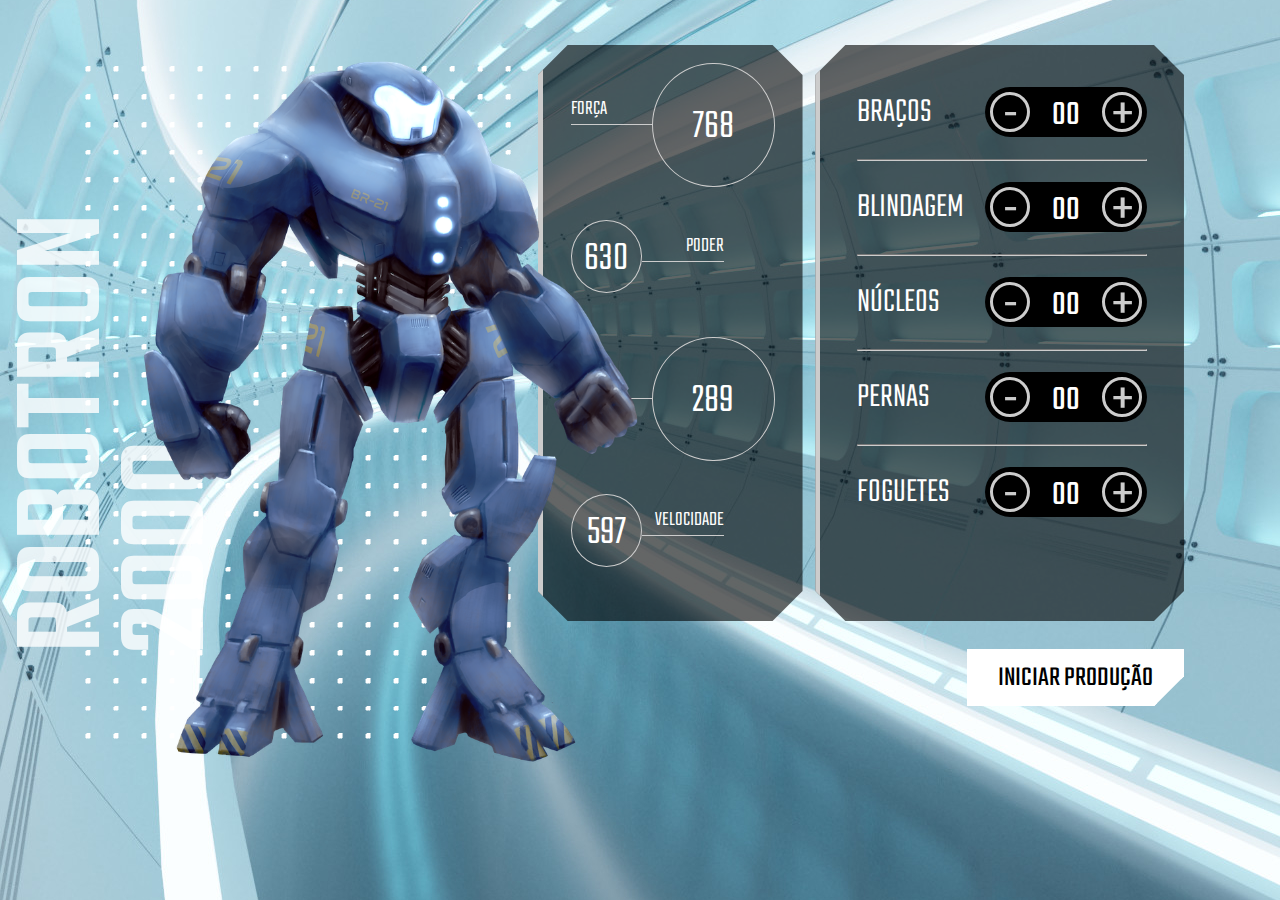
==== index.html @ 29260d67 "first commit" ====
<!DOCTYPE html>
<html lang="en">
<head>
    <meta charset="UTF-8">
    <meta http-equiv="X-UA-Compatible" content="IE=edge">
    <meta name="viewport" content="width=device-width, initial-scale=1.0">
    <link rel="shortcut icon" type="image/jpg" href="img/favicon.ico"/>
    <title>Robotron 2000</title>

    <link rel="stylesheet" href="css/style.css">
    <link rel="preconnect" href="https://fonts.googleapis.com">
    <link rel="preconnect" href="https://fonts.gstatic.com" crossorigin>
    <link href="https://fonts.googleapis.com/css2?family=Teko:wght@300;500&display=swap" rel="stylesheet"> 
</head>
<body>
    <main>
        <section class="robotron">
            <img class="robo" src="img/robotron.png" alt="Robotron">
            <figcaption class="titulo">ROBOTRON <br>2000</figcaption>
        </section>

        <section class="box estatisticas">
            <div class="estatistica">
                <p class="estatistica-titulo">Força</p>
                <div class="estatistica-valor">
                    <p class="estatistica-numero">768</p>
                </div>
            </div>
            <div class="estatistica">
                <p class="estatistica-titulo">Poder</p>
                <div class="estatistica-valor">
                    <p class="estatistica-numero">630</p>
                </div>
            </div>
            <div class="estatistica">
                <p class="estatistica-titulo">Energia</p>
                <div class="estatistica-valor">
                    <p class="estatistica-numero">289</p>
                </div>
            </div>
            <div class="estatistica">
                <p class="estatistica-titulo">Velocidade</p>
                <div class="estatistica-valor">
                    <p class="estatistica-numero">597</p>
                </div>
            </div>
        </section>

        <section class="equipamentos">
            <form action="" class="montador">
                <div class="box montador-conteudo">
                    <div class="peca">
                        <label for="" class="peca-titulo">Braços</label>
                        <div class="controle">
                            <buttom class="controle-ajuste">-</buttom>
                            <input type="text" class="controle-contador" value="00">
                            <buttom class="controle-ajuste">+</buttom>
                        </div>
                    </div>
                    <hr class="linha">
                    <div class="peca">
                        <label for="" class="peca-titulo">Blindagem</label>
                        <div class="controle">
                            <buttom class="controle-ajuste">-</buttom>
                            <input type="text" class="controle-contador" value="00">
                            <buttom class="controle-ajuste">+</buttom>
                        </div>
                    </div>
                    <hr class="linha">
                    <div class="peca">
                        <label for="" class="peca-titulo">Núcleos</label>
                        <div class="controle">
                            <buttom class="controle-ajuste">-</buttom>
                            <input type="text" class="controle-contador" value="00">
                            <buttom class="controle-ajuste">+</buttom>
                        </div>
                    </div>
                    <hr class="linha">
                    <div class="peca">
                        <label for="" class="peca-titulo">Pernas</label>
                        <div class="controle">
                            <buttom class="controle-ajuste">-</buttom>
                            <input type="text" class="controle-contador" value="00">
                            <buttom class="controle-ajuste">+</buttom>
                        </div>
                    </div>
                    <hr class="linha">
                    <div class="peca">
                        <label for="" class="peca-titulo">Foguetes</label>
                        <div class="controle">
                            <buttom class="controle-ajuste">-</buttom>
                            <input type="text" class="controle-contador" value="00">
                            <buttom class="controle-ajuste">+</buttom>
                        </div>
                    </div>
                </div>
                <input type="submit" value="Iniciar produção" class="producao" id="producao">
            </form>
        </section>
    </main>
</body>
</html>
---- css/style.css ----
:root {
    --main-cinza: #CCCCCC;
    --main-branco: #FFFFFF;
    --main-preto: #000000;
}

* {
    box-sizing: border-box;
}

body {
    background: url(../img/fundo.jpg);
    background-position: center center;
    background-size: cover cover;
    padding: 0;
    margin: 0;
    font-weight: 300;
}

body, input {
    font-family: 'Teko', sans-serif;
}

main {
    width: 80vw;
    height: 80vh;
    margin: 10vh 8vw 10vh 12vw;
    display: flex;
    gap: 1vw;
}

.robotron {
    background: url(../img/estrutura.png) no-repeat;
    background-position: center center;
    margin: 0;
    flex-basis: 40%;
    position: relative;
}

.robo {
    height: 110%;
    z-index: 1;
    position: absolute;
    left: -20%;
    top: -5%;
}

.titulo {
    transform: rotate(180deg);
    font-weight: 500;
    font-size: 130px;
    position: absolute;
    bottom: 7rem;
    left: -3rem;
    line-height: 0.8;
    writing-mode: vertical-rl;
    text-orientation: mixed;
    color: rgba(255,255,255,0.8)
}

.box {
    background: rgba(0,0,0,0.6);
    clip-path: polygon(calc(100% - 30px) 0, 100% 30px, 100% calc(100% - 30px), calc(100% - 30px) 100%, 30px 100%, 0 calc(100% - 30px), 0 30px, 30px 0);
    border-left: 5px solid var(--main-cinza);
    height: 80%;
}

/****************************** Equipamentos *****/

.equipamentos {
    flex-basis: 32%;
}

.montador {
    height: 100%;;
}

.montador-conteudo {
    padding: 2em 10%;
}

.peca {
    padding: 1em 0;
}

.peca-titulo {
    color: var(--main-branco);
    text-transform: uppercase;
    font-size: 2.5em;
}

.controle {
    background: var(--main-preto);
    border-radius: 25px;
    float: right;
    display: inline-flex;
    padding: 5px;
    align-items: center;
    align-self: flex-end;
}

.controle-contador {
    width: 40px;
    height: 35px;
    background: none;
    border: 0;
    margin: 0 1rem;
    color: var(--main-branco);
    text-align: center;
    font-size: 2.5em;
    display: inline-flex;
    align-items: center;
    padding-top: 8px;
}

.controle-ajuste {
    display: inline-block;
    width: 40px;
    height: 40px;
    line-height: 44px;
    border-radius: 50%;
    color: var(--main-cinza);
    font-size: 4em;
    background: var(--main-preto);
    text-align: center;
    border: 3px solid var(--main-cinza);
    cursor: pointer;
}

.linha {
    border-color: var(--main-cinza);
}

.producao {
    margin-top: 1em;
    font-size: 2em;
    text-transform: uppercase;
    padding: 0.2em 1em;
    float: right;
    border: 3px solid var(--main-branco);
    background: var(--main-branco);
    clip-path: polygon(100% 0, 100% calc(100% - 30px), calc(100% - 30px) 100%, 0 100%, 0 0);
    cursor: pointer;
}

.producao:hover {
    background: var(--main-preto);
    color: var(--main-branco)
}



/****************************** Estatísticas *****/
.estatisticas {
    flex-basis: 23%;
    padding: 2em 2em 0;
}

.estatistica {
    color: var(--main-branco);
    display: flex;
    align-items: flex-start;
    height: 25%;
}

.estatistica-titulo {
    font-size: 1.5em;
    border-bottom: 1px solid var(--main-cinza);
    flex-basis: 40%;
    text-transform: uppercase;
    order: 1
}

.estatistica-valor {
    flex-basis: 60%;
    position: relative;
    margin: 10px 0 0;
    order: 2;
    margin: -10px 0 0;
}

.estatistica-valor::after {
    content: "";
    display: block;
    padding-bottom: 100%;
    border: 1px solid var(--main-cinza);
    border-radius: 50%;
}

.estatistica-numero {
    position: absolute;
    top: 50%;
    transform: translateY(-46%);
    width: 100%;
    line-height: 100%;
    text-align: center;
    font-size: 3em;
    margin: 0;
}

.estatistica:nth-child(2n) .estatistica-titulo {
    order: 2;
    text-align: right;
}

.estatistica:nth-child(2n) .estatistica-valor {
    order: 1;
    flex-basis: 35%;
    margin: 10px 0 0;
}

@media screen and (max-width: 1600px) {
    body { 
        font-size: 14px;
    }
    main {
        width: 90vw;
        height: 80vh;
        margin: 5vh auto;
    }
}

@media screen and (max-width: 1200px) {
    body { 
        font-size: 13px;
    }

    main {
        width: 96vw;
        height: 80vh;
        margin: 10vh auto;
    }
}
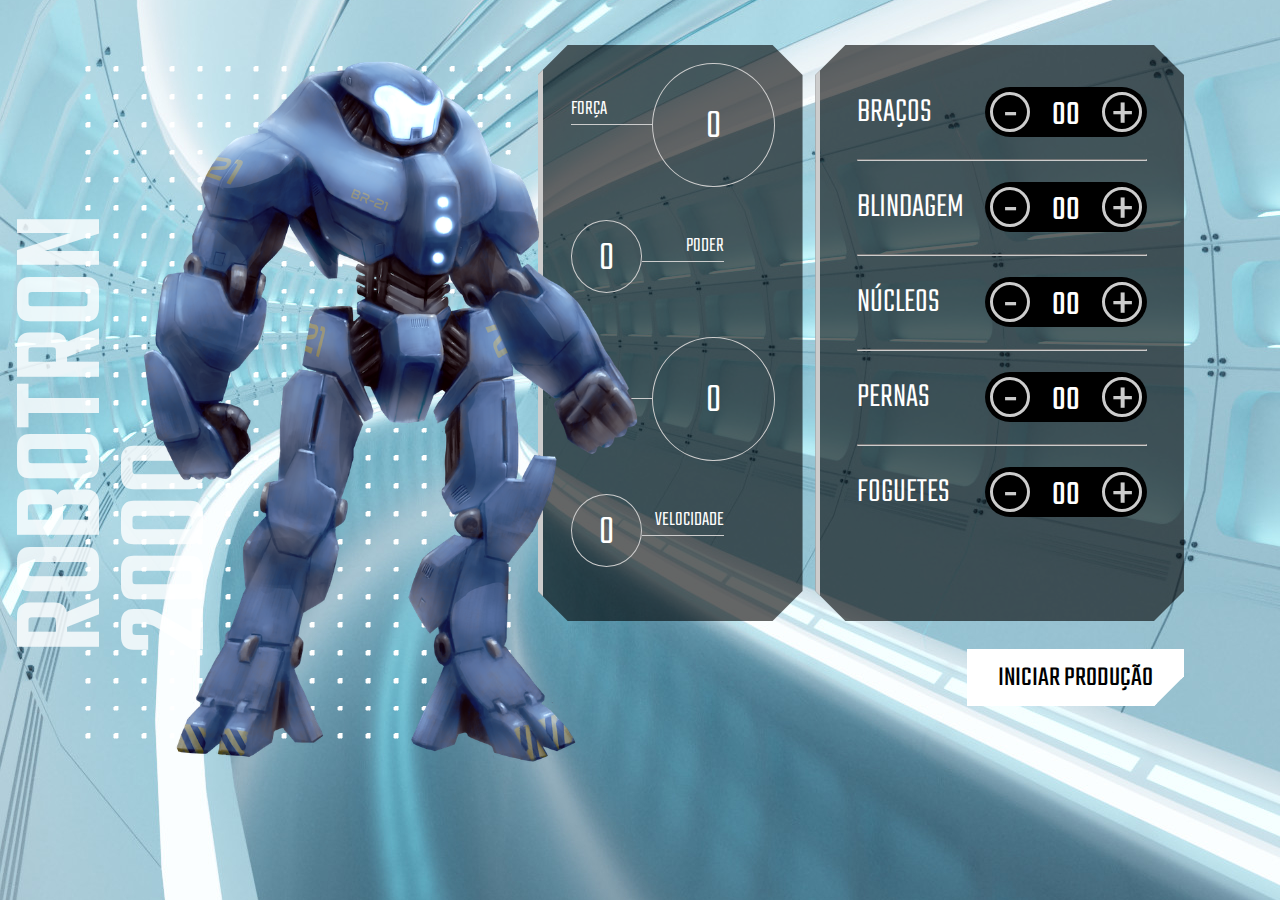
==== commit 01ca6619: "adc a parte que faz a soma das peças e modifica dinamicamente no robo." ====
--- a/index.html
+++ b/index.html
@@ -10,12 +10,12 @@
     <link rel="stylesheet" href="css/style.css">
     <link rel="preconnect" href="https://fonts.googleapis.com">
     <link rel="preconnect" href="https://fonts.gstatic.com" crossorigin>
-    <link href="https://fonts.googleapis.com/css2?family=Teko:wght@300;500&display=swap" rel="stylesheet"> 
+    <link href="https://fonts.googleapis.com/css2?family=Teko:wght@300;500&display=swap" rel="stylesheet">
 </head>
 <body>
     <main>
         <section class="robotron">
-            <img class="robo" src="img/robotron.png" alt="Robotron">
+            <img class="robo" src="img/robotron.png" alt="Robotron" id="robotron">
             <figcaption class="titulo">ROBOTRON <br>2000</figcaption>
         </section>
 
@@ -23,25 +23,25 @@
             <div class="estatistica">
                 <p class="estatistica-titulo">Força</p>
                 <div class="estatistica-valor">
-                    <p class="estatistica-numero">768</p>
+                    <p class="estatistica-numero" data-estatistica="forca">0</p>
                 </div>
             </div>
             <div class="estatistica">
                 <p class="estatistica-titulo">Poder</p>
                 <div class="estatistica-valor">
-                    <p class="estatistica-numero">630</p>
+                    <p class="estatistica-numero" data-estatistica="poder">0</p>
                 </div>
             </div>
             <div class="estatistica">
                 <p class="estatistica-titulo">Energia</p>
                 <div class="estatistica-valor">
-                    <p class="estatistica-numero">289</p>
+                    <p class="estatistica-numero" data-estatistica="energia">0</p>
                 </div>
             </div>
             <div class="estatistica">
                 <p class="estatistica-titulo">Velocidade</p>
                 <div class="estatistica-valor">
-                    <p class="estatistica-numero">597</p>
+                    <p class="estatistica-numero" data-estatistica="velocidade">0</p>
                 </div>
             </div>
         </section>
@@ -52,45 +52,45 @@
                     <div class="peca">
                         <label for="" class="peca-titulo">Braços</label>
                         <div class="controle">
-                            <buttom class="controle-ajuste">-</buttom>
-                            <input type="text" class="controle-contador" value="00">
-                            <buttom class="controle-ajuste">+</buttom>
+                            <buttom class="controle-ajuste" data-controle="-" data-peca="bracos">-</buttom>
+                            <input type="text" class="controle-contador" value="00" data-contador>
+                            <buttom class="controle-ajuste" data-controle="+" data-peca="bracos">+</buttom>
                         </div>
                     </div>
                     <hr class="linha">
                     <div class="peca">
                         <label for="" class="peca-titulo">Blindagem</label>
                         <div class="controle">
-                            <buttom class="controle-ajuste">-</buttom>
-                            <input type="text" class="controle-contador" value="00">
-                            <buttom class="controle-ajuste">+</buttom>
+                            <buttom class="controle-ajuste" data-controle="-" data-peca="blindagem">-</buttom>
+                            <input type="text" class="controle-contador" value="00" data-contador>
+                            <buttom class="controle-ajuste" data-controle="+" data-peca="blindagem">+</buttom>
                         </div>
                     </div>
                     <hr class="linha">
                     <div class="peca">
                         <label for="" class="peca-titulo">Núcleos</label>
                         <div class="controle">
-                            <buttom class="controle-ajuste">-</buttom>
-                            <input type="text" class="controle-contador" value="00">
-                            <buttom class="controle-ajuste">+</buttom>
+                            <buttom class="controle-ajuste" data-controle="-" data-peca="nucleos">-</buttom>
+                            <input type="text" class="controle-contador" value="00" data-contador>
+                            <buttom class="controle-ajuste" data-controle="+" data-peca="nucleos">+</buttom>
                         </div>
                     </div>
                     <hr class="linha">
                     <div class="peca">
                         <label for="" class="peca-titulo">Pernas</label>
                         <div class="controle">
-                            <buttom class="controle-ajuste">-</buttom>
-                            <input type="text" class="controle-contador" value="00">
-                            <buttom class="controle-ajuste">+</buttom>
+                            <buttom class="controle-ajuste" data-controle="-" data-peca="pernas">-</buttom>
+                            <input type="text" class="controle-contador" value="00" data-contador>
+                            <buttom class="controle-ajuste" data-controle="+" data-peca="pernas">+</buttom>
                         </div>
                     </div>
                     <hr class="linha">
                     <div class="peca">
                         <label for="" class="peca-titulo">Foguetes</label>
                         <div class="controle">
-                            <buttom class="controle-ajuste">-</buttom>
-                            <input type="text" class="controle-contador" value="00">
-                            <buttom class="controle-ajuste">+</buttom>
+                            <buttom class="controle-ajuste" data-controle="-" data-peca="foguetes">-</buttom>
+                            <input type="text" class="controle-contador" value="00" data-contador>
+                            <buttom class="controle-ajuste" data-controle="+" data-peca="foguetes">+</buttom>
                         </div>
                     </div>
                 </div>
@@ -98,5 +98,6 @@
             </form>
         </section>
     </main>
+    <script src="/robotron-2000/js/main.js"></script>
 </body>
 </html>